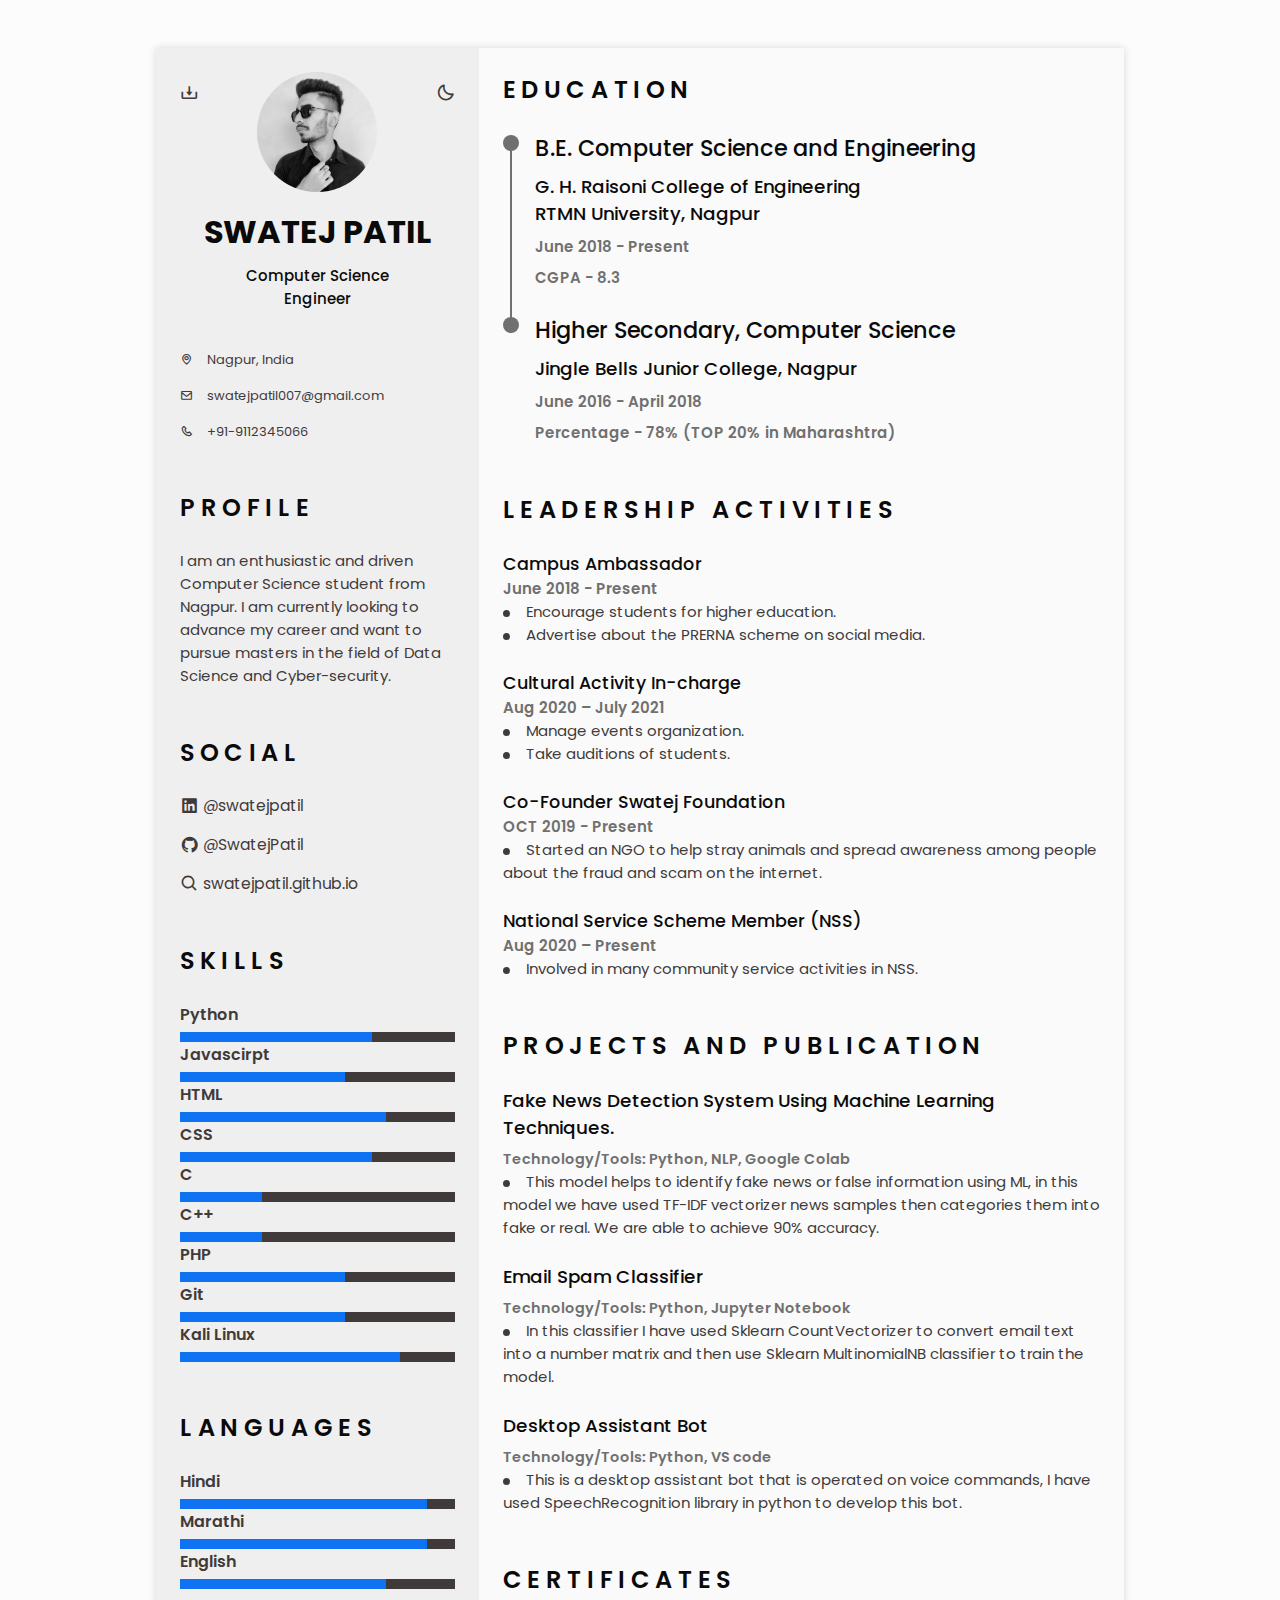
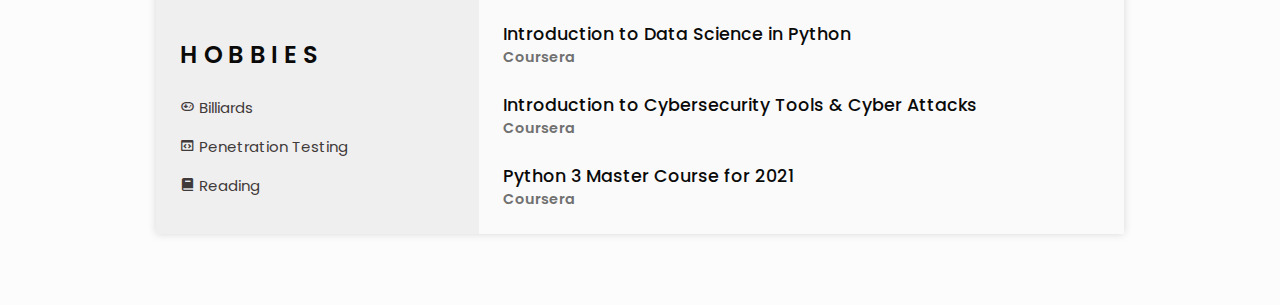
==== resume.html @ d4542627 "Add files via upload" ====
<!DOCTYPE html>
<html lang="en">

<head>
    <meta charset="UTF-8">
    <meta name="viewport" content="width=device-width, initial-scale=1.0">

    <!-- BOX ICONS -->
    <link rel="stylesheet" href="https://cdn.jsdelivr.net/npm/boxicons@latest/css/boxicons.min.css">

    <!-- CSS -->
    <link rel="stylesheet" href="assets2/css/styles.css">

    <!-- Favicon -->
    <link rel="icon" href="assets2/img/swatej.jpeg" type="image/jpg">

    <title>Swatej Patil</title>
</head>

<body>
    <!-- HEADER -->
    <header class="l-header" id="header">
        <nav class="nav bd-container">
            <a href="#" class="nav_logo">Swatej Patil</a>
            <div class="nav_menu" id="nav-menu">
                <ul class="nav_list">
                    <li class="nav_item">
                        <a href="#home" class="nav_link active-link">
                            <i class='bx bx-home nav_icon'></i>Home
                        </a>
                    </li>
                    <li class="nav_item">
                        <a href="#profile" class="nav_link">
                            <i class='bx bx-user nav_icon'></i>Profile
                        </a>
                    </li>

                    <li class="nav_item">
                        <a href="#skills" class="nav_link">
                            <i class='bx bx-receipt nav_icon'></i>Skills
                        </a>
                    </li>
                    <li class="nav_item">
                        <a href="#edu" class="nav_link">
                            <i class='bx bx-briefcase-alt nav_icon'></i>Education
                        </a>
                    </li>
                    <li class="nav_item">
                        <a href="#activities" class="nav_link">
                            <i class='bx bx-award nav_icon'></i>Activities
                        </a>
                    </li>
                    <li class="nav_item">
                        <a href="#project" class="nav_link">
                            <i class='bx bx-award nav_icon'></i>Projects
                        </a>
                    </li>
                    <li class="nav_item">
                        <a href="#certificate" class="nav_link">
                            <i class='bx bx-award nav_icon'></i>Certificate
                        </a>
                    </li>
                </ul>
            </div>
            <div class="nav_toggle" id="nav-toggle">
                <i class='bx bx-grid-alt'></i>
            </div>
        </nav>
    </header>

    <main class="l-main bd-container">
        <!-- All elements within this div, is generated in PDF -->
        <div class="resume" id="area-cv">
            <div class="resume__left">
                <!-- HOME -->
                <section class="home" id="home">
                    <div class="home_containter section bd-grid">
                        <div class="home_data bd-grid">
                            <img src="assets2/img/swatej.jpeg" alt="" class="home_img center">
                            <h1 class="home_title"> <b>SWATEJ PATIL</b></h1>
                            <h3 class="home_profession">Computer Science <br> Engineer</h3>
                            <!-- Button to generate and download the pdf. Available for desktop. -->
                            <div>
                                <a download="" href="assets2/pdf/SwatejPatil-resume.pdf"
                                    class="home_button-movil">Download</a>
                            </div>
                        </div>
                        <div class="home_address bd-grid">
                            <span class="home_information">
                                <i class="bx bx-map"> &nbsp; </i> Nagpur, India
                            </span>
                            <span class="home_information">
                                <i class="bx bx-envelope"> &nbsp; </i> swatejpatil007@gmail.com
                            </span>
                            <span class="home_information">
                                <i class="bx bx-phone"> &nbsp; </i> +91-9112345066
                            </span>
                        </div>
                    </div>

                    <!-- Theme change button -->
                    <i class="bx bx-moon change-theme" title="Theme" id="theme-button"></i>

                    <!-- Button to generate and download the pdf. Available for desktop -->
                    <i class="bx bx-download generate-pdf" title="Generate PDF" id="resume-button"></i>
                </section>

                <!-- PROFILE -->
                <section class="profile section" id="profile">
                    <h2 class="section-title">Profile</h2>
                    <p class="profile_description">
                        I am an enthusiastic and driven Computer Science student from Nagpur. I am currently looking to
                        advance my career and want to pursue masters in the field of Data Science and Cyber-security.
                    </p>
                </section>

                

                <!-- SOCIAL -->
                <section class="social section">
                    <h2 class="section-title">SOCIAL</h2>
                    <div class="social_container bd-grid">
                        <a href="https://www.linkedin.com/in/swatejpatil/" target="_blank" class="social_link">
                            <i class="bx bxl-linkedin-square social_icon"></i> @swatejpatil
                        </a>
                        <a href="https://github.com/SwatejPatil/" target="_blank" class="social_link">
                            <i class="bx bxl-github social_icon"></i> @SwatejPatil
                        </a>
                        <a href="https://github.com/SwatejPatil/" target="_blank" class="social_link">
                            <i class="bx bx-search social_icon"></i> swatejpatil.github.io
                        </a>

                    </div>
                </section>
                


                <!-- SKILLS  -->
                <section class="skills section" id="skills">
                    <h2 class="section-title">Skills</h2>
                    <ul>
                        <li>
                            <span class="skill_name">Python</span>
                            <span class="percentage">
                                <div style="width: 70%;"></div>
                            </span>
                        </li>

                        <li>
                            <span class="skill_name">Javascirpt</span>
                            <span class="percentage">
                                <div style="width: 60%;"></div>
                            </span>
                        </li>

                        <li>
                            <span class="skill_name">HTML</span>
                            <span class="percentage">
                                <div style="width: 75%;"></div>
                            </span>
                        </li>

                        <li>
                            <span class="skill_name">CSS</span>
                            <span class="percentage">
                                <div style="width: 70%;"></div>
                            </span>
                        </li>

                        <li>
                            <span class="skill_name">C</span>
                            <span class="percentage">
                                <div style="width: 30%;"></div>
                            </span>
                        </li>

                        <li>
                            <span class="skill_name">C++</span>
                            <span class="percentage">
                                <div style="width: 30%;"></div>
                            </span>
                        </li>
                        <li>
                            <span class="skill_name">PHP</span>
                            <span class="percentage">
                                <div style="width: 60%;"></div>
                            </span>
                        </li>
                        <li>
                            <span class="skill_name">Git</span>
                            <span class="percentage">
                                <div style="width: 60%;"></div>
                            </span>
                        </li>
                        <li>
                            <span class="skill_name">Kali Linux</span>
                            <span class="percentage">
                                <div style="width: 80%;"></div>
                            </span>
                        </li>
                    </ul>

                </section>

                <!-- Languages  -->
                <section class="skills section" id="skills">
                    <h2 class="section-title">Languages</h2>
                    <ul>
                        <li>
                            <span class="skill_name">Hindi</span>
                            <span class="percentage">
                                <div style="width: 90%;"></div>
                            </span>
                        </li>

                        <li>
                            <span class="skill_name">Marathi</span>
                            <span class="percentage">
                                <div style="width: 90%;"></div>
                            </span>
                        </li>

                        <li>
                            <span class="skill_name">English</span>
                            <span class="percentage">
                                <div style="width: 75%;"></div>
                            </span>
                        </li>
                </section>

                <!-- HOBBIES -->
                <section class="social section">
                    <h2 class="section-title">HOBBIES</h2>
                    <div class="social_container bd-grid">
                        
                        <div class="interests_content">
                            <i class="bx bx-joystick-alt interests_icon "></i>
                            <span class="interests_name">Billiards</span>
                        </div>
                        <div class="interests_content">
                            <i class="bx bx-code-block interests_icon "></i>
                            <span class="interests_name">Penetration Testing</span>
                        </div>
                        <div class="interests_content">
                            <i class="bx bxs-book interests_icon "></i>
                            <span class="interests_name">Reading</span>
                        </div>

                    </div>
                </section>

            </div>
            <div class="resume__right">

                

                <!-- Education -->
                <section class="edu section" id="edu">
                    <h2 class="section-title">Education</h2>
                    <div class="edu_container bd-grid">
                        <div class="edu_content">
                            <div class="edu_time">
                                <span class="edu_rounder"></span>
                                <span class="edu_line"></span>
                            </div>
                            <div class="edu_data bd-grid">
                                <h3 class="edu_title">B.E. Computer Science and Engineering</h3>
                                <h1 class="edu_college">G. H. Raisoni College of Engineering <br>RTMN University,
                                    Nagpur </h1>
                                <span class="edu_period">June 2018 - Present</span>
                                <p class="edu_description">
                                    CGPA - 8.3
                                </p>
                            </div>
                        </div>
                        <div class="edu_content">
                            <div class="edu_time">
                                <span class="edu_rounder"></span>
                                <!-- <span class="edu_line"></span> -->
                            </div>
                            <div class="edu_data bd-grid">
                                <h3 class="edu_title">Higher Secondary, Computer Science</h3>
                                <h1 class="edu_college">Jingle Bells Junior College, Nagpur </h1>
                                <span class="edu_period">June 2016 - April 2018 </span>
                                <p class="edu_description">
                                    Percentage - 78% (TOP 20% in Maharashtra)
                                </p>
                            </div>
                        </div>
                    </div>
                </section>

                <!-- Leadership Activities -->
                <section class="activities section" id="activities">
                    <h2 class="section-title">Leadership Activities</h2>
                    <div class="activitiest_container bd-grid">
                        <div class="activities_content">
                            <h3 class="activities_title">Campus Ambassador
                            </h3>
                            <span class="edu_period">June 2018 - Present</span>
                            <p class="activities_description">
                                <span class="skills_circle"></span>
                                Encourage students for higher education.
                                <br>
                                <span class="skills_circle"></span>
                                Advertise about the PRERNA scheme on social media.
                            </p>
                        </div>

                        <div class="activities_content">
                            <h3 class="activities_title">Cultural Activity In-charge
                            </h3>
                            <span class="edu_period">Aug 2020 – July 2021</span>
                            <p class="activities_description">
                                <span class="skills_circle"></span>
                                Manage events organization.
                                <br>
                                <span class="skills_circle"></span>
                                Take auditions of students.
                            </p>
                        </div>

                        <div class="activities_content">
                            <h3 class="activities_title">Co-Founder Swatej Foundation
                            </h3>
                            <span class="edu_period">OCT 2019 - Present</span>
                            <p class="activities_description">
                                <span class="skills_circle"></span>
                                Started an NGO to help stray animals and spread awareness among people about the fraud
                                and scam on the internet.
                            </p>
                        </div>

                        <div class="activities_content">
                            <h3 class="activities_title">National Service Scheme Member (NSS)
                            </h3>
                            <span class="edu_period">Aug 2020 – Present</span>
                            <p class="activities_description">
                                <span class="skills_circle"></span>
                                Involved in many community service activities in NSS.
                            </p>
                        </div>
                    </div>
                </section>
                <!-- Projects and Publication -->
                <section class="project section" id="project">
                    <h2 class="section-title">Projects and Publication</h2>
                    <div class="project_container bd-grid">
                        <div class="project_content">
                            <a href="https://github.com/SwatejPatil/Fake-News-Detection" target="_blank">
                            <h3 class="project_title">Fake News Detection System Using Machine Learning Techniques.
                            </h3>
                            </a>
                            <h3 id="tools-used">Technology/Tools: Python, NLP, Google Colab</h3>
                            <p class="project_description">
                                <span class="skills_circle"></span>
                                This model helps to identify fake news or false information using ML, in this model we
                                have used TF-IDF vectorizer
                                news samples then categories them into fake or real. We are able to achieve 90%
                                accuracy.
                            </p>
                        </div>
                        <div class="project_content">
                            <a href="https://github.com/SwatejPatil/Email-Spam-Detection" target="_blank">
                            <h3 class="project_title">Email Spam Classifier <br> </h3>
                            </a>
                            <h3 id="tools-used">Technology/Tools: Python, Jupyter Notebook</h3>
                            <p class="project_description">
                                <span class="skills_circle"></span>
                                In this classifier I have used
                                Sklearn CountVectorizer to convert email text into a number matrix and then use Sklearn
                                MultinomialNB classifier to train the model.

                            </p>
                        </div>
                        <div class="project_content">
                            <a href="https://github.com/SwatejPatil/Vironica-AI-Age-of-Ultron" target="_blank">
                            <h3 class="project_title">Desktop Assistant Bot</h3>
                            </a>
                            <h3 id="tools-used">Technology/Tools: Python, VS code</h3>
                            <p class="project_description">
                                <span class="skills_circle"></span>
                                This is a desktop assistant bot that is operated on voice commands, I have used
                                SpeechRecognition library in python to develop this bot.
                            </p>
                        </div>

                    </div>
                </section>

                <!-- CERTIFICATES -->
                <section class="certificate section" id="certificate">
                    <h2 class="section-title">Certificates</h2>
                    <div class="certificate_container bd-grid">
                        <div class="certificate_content">

                            <a href="https://www.coursera.org/account/accomplishments/certificate/QG83UC5TSJFG"
                                target="_blank">
                                <h3 class="certificate_title">Introduction to Data Science in Python</h3>
                            </a>
                            <p class="activities_description">
                            <h3 id="certificate-site">Coursera</h3>


                            </p>
                        </div>
                        <div class="certificate_content">
                            <a href="https://www.coursera.org/account/accomplishments/certificate/ZKQ85CUP858J"
                                target="_blank"</a>
                                 <h3 class="certificate_title">Introduction to Cybersecurity Tools &
                                Cyber Attacks
                                </h3>
                            </a>

                            <p class="activities_description">
                            <h3 id="certificate-site">Coursera</h3>


                            </p>
                        </div>
                        <div class="certificate_content">
                            <a href="https://www.udemy.com/certificate/UC-e6600a5e-2810-4ab6-b35a-c3b8b5146857/"
                                target="_blank">
                                <h3 class="certificate_title">Python 3 Master Course for 2021</h3>
                            </a>

                            <p class="activities_description">
                            <h3 id="certificate-site">Coursera</h3>

                            </p>
                        </div>
                    </div>
                </section>
            
              
            </div>
        </div>
    </main>

    <!-- SCROLL TOP -->
    <a href="#" class="scrolltop" id="scrolltop">
        <i class="bx bx-up-arrow-alt scrolltop_icon"></i>
    </a>

    <!-- HTML2PDF -->
    <script src="assets2/js/html2pdf.bundle.min.js"></script>

    <!-- MAIN JS -->
    <script src="assets2/js/main.js"></script>
</body> <br>

</html>
---- assets2/css/styles.css ----
/* GOOGLE FONTS */
@import url('https://fonts.googleapis.com/css2?family=Poppins:wght@400;500;600&display=swap');

/* VARIABLES CSS */
:root {
  --header-height: 3rem;

  /* Colors */
  --title-color: #0b0a0a;
  --text-color: #403a3a;
  --text-color-light: #707070;
  --container-color: #fafafa;
  --container-color-alt: #f0efef;
  --body-color: #fcfcfc;

  /* Font and typography */
  --body-font: 'Poppins', sans-serif;
  --h1-font-size: 1.4rem;
  --h2-font-size: 1.15rem;
  --h3-font-size: .9rem;
  --normal-font-size: 0.938rem;
  --small-font-size: 0.975rem;
  --smaller-font-size: 0.813rem;

  /* Font weight */
  --font-medium: 500;
  --font-semi-bold: 600;

  /* Margins */
  --mb-1: 0.5rem;
  --mb-2: 1rem;
  --mb-3: 1.5rem;

  /* z index */
  --z-tooltip: 10;
  --z-fixed: 100;
}

/* BASE */
*,
::before,
::after {
  box-sizing: border-box;
}

html {
  scroll-behavior: smooth;
}

/* Variables Dark theme */
body.dark-theme{
  --title-color: #F2F2F2;
  --text-color: #BFBFBF;
  --container-color: #212121;
  --container-color-alt: #181616;
  --body-color: #2B2B2B;
}


/* Button Dark/Light */
.change-theme{
  position: absolute;
  right: 0;
  top: 2.2rem;
  display: flex;
  color: var(--text-color);
  font-size: 1.2rem;
  cursor: pointer;
}

.change-theme:hover{
  color: var(--text-color);
}
/* Font size variables to scale cv */
body.scale-cv{
  --h1-font-size: .938rem;
  --h2-font-size: .938rem;
  --h3-font-size: .875rem;
  --normal-font-size: 0.813rem;
  --small-font-size: 0.75rem;
  --smaller-font-size: 0.688rem;
}
/* Generate PDF button */
.generate-pdf{
  display: none;
  position: absolute;
  top: 2.2rem;
  left: 0;
  font-size: 1.2rem;
  color: var(--text-color);
  cursor: pointer;
}

.generate-pdf:hover{
  color: var(--title-color);
}
/* Classes modified to reduce size and print on A4 sheet */
.scale-cv .change-theme,
.scale-cv .generate-pdf{
  display: none;
}

.scale-cv .bd-container{
  max-width: 700px;
}

.scale-cv .section{
  padding: 1.5rem 0 .80rem;
}

.scale-cv .section-title{
  margin-bottom: .75rem;
}

.scale-cv .resume_left,
.scale-cv .resume_right{
  padding: 0 1rem;
}

.scale-cv .home_img{
  width: 85px;
  height: 85px;
}

.scale-cv .home_container{
  gap: 1rem;
}

.scale-cv .home_data{
  gap: .10rem;
}

.scale-cv .profile_description {
  font-size: 12px;
}

.scale-cv .home_address,
.scale-cv .social_container{
  gap: .55rem;
}

.scale-cv .home_icon,
.scale-cv .social_icon,
.scale-cv .interests_icon{
  font-size: 1rem;
}

.scale-cv .education_container,
.scale-cv .edu_container,
.scale-cv .project_container{
  gap: 0;
}

.scale-cv .education_time,
.scale-cv .edu_time{
  padding-right: 1rem;
}

.scale-cv .education_rounder,
.scale-cv .edu_rounder{
  width: 11px;
  height: 11px;
  margin-top: .2rem;
}

.scale-cv .education_line{
  width: 1px;
  height: 70px;
  transform: translate(5px, 0);
}

.scale-cv .education_title,
.scale-cv .education_studies{
  font-size: 12px;
}

.scale-cv .edu_line{
  width: 1px;
  height: 130px;
  transform: translate(5px, 0);
}

.scale-cv .education_data,
.scale-cv .edu_data{
  gap: .20rem;
  font-size: 12px;
}


.scale-cv .skills_name{
  margin-bottom: var(--mb-1);
  font-size: 13px;

}

.scale-cv .interests_container{
  column-gap: 1.5rem;
  font-size: 10px;
}

body {
  margin: 0 0 var(--header-height) 0;
  padding: 0;
  font-family: var(--body-font);
  font-size: var(--normal-font-size);
  background-color: var(--body-color);
  color: var(--text-color);
}

h1,
h2,
h3,
ul,
p {
  margin: 0;
}

h1,
h2,
h3 {
  color: var(--title-color);
  font-weight: var(--font-medium);
}

ul {
  padding: 0;
  list-style: none;
}

a {
  text-decoration: none;
}

img {
  max-width: 100%;
  height: auto;
}

/* CLASS CSS */
.section {
  padding: 1.5rem 0;
}

.section-title {
  font-size: 1.5rem;
  color: var(--title-color);
  font-weight: var(--font-semi-bold);
  text-transform: uppercase;
  letter-spacing: 0.35rem;
  text-align: center;
  margin-bottom: var(--mb-3);
}

/* LAYOUT */
.bd-container {
  max-width: 968px;
  width: calc(100% - 3rem);
  margin-left: var(--mb-3);
  margin-right: var(--mb-3);
}

.bd-grid {
  display: grid;
  gap: 1.5rem;
}

.l-header {
  width: 100%;
  position: fixed;
  bottom: 0;
  left: 0;
  z-index: var(--z-fixed);
  background-color: var(--body-color);
  box-shadow: 0 -1px 4px rgba(0, 0, 0, 0.1);
  transition: 0.3s;
}

/* NAV */
.nav {
  height: var(--header-height);
  display: flex;
  justify-content: space-between;
  align-items: center;
}

@media screen and (max-width: 968px) {
  .nav_menu {
    position: fixed;
    bottom: -100%;
    left: 0;
    width: 100%;
    padding: 2rem 1.5rem;
    background-color: var(--body-color);
    box-shadow: 0 1px 4px rgba(0, 0, 0, .1);
    border-radius: 1rem 1rem 0 0;
    z-index: var(--z-fixed);
    transition: 0.3s;
  }

.nav_logo, .nav_toggle {
  color: var(--title-color);
  font-weight: var(--font-medium);
}

.nav_toggle{
  font-size: 1.2rem;
  cursor: pointer;
}

.nav_item {
  text-align: center;
}

.nav_list {
  display: grid;
  grid-template-columns: repeat(3, 1fr);
  gap: 2rem;
}

.nav_link{
  display: flex;
  flex-direction: column;
  font-size: var(--smaller-font-size);
  color: var(--text-color-light);
  font-weight: var(--font-medium);
}

.nav_link:hover{
  color: var(--title-color);
}

.nav_icon {
  font-size: 1.2rem;
  margin-bottom: var(--mb-1);
}

/* Show menu */
.show-menu{
  bottom: var(--header-height);
}

/* Active menu link */
.active-link{
  color: var(--title-color);
}
}
/* HOME */
.home{
  position: relative;
}
.home_container{
  gap: 3rem;
}

.home_data{
  gap: .5rem;
  text-align: center;
}

.home_img{
  width: 120px;
  height: 120px;
  margin: auto;
  border-radius: 50%;
  justify-content: center;
  margin-bottom: var(--mb-1);
}

.home_title {
  font-size: 2rem;
}

.home_profession{
  font-size: var(--normal-font-size);
  margin-bottom: var(--mb-1);
}

.home_address{
  gap: 1rem;
}

.home_information{
  display: flex;
  align-items: center;
  font-size: var(--smaller-font-size);
}

.home_icon {
  font-size: 1.2rem;
  margin-right: 25rem;
}

.home_button-movil{
  display: inline-block;
  border: 2px solid var(--text-color);
  color: var(--title-color);
  padding: 1rem 2rem;
  border-radius: 25rem;
  transition: .3s;
  font-weight: var(--font-medium);
  margin-top: var(--mb-3);
}

.home_button-movil:hover{
  background-color: var(--text-color);
  color: var(--container-color);
}

/* SOCIAL */
.social_container{
  grid-template-columns: max-content;
  gap: 1rem;
}

.social_link{
  display: inline-flex;
  align-items: center;
  font-size: var(--small-font-size);
  color: var(--text-color);
}

.social_link:hover{
  color: var(--title-color);
}

.social_icon{
  font-size: 1.2rem;
  margin-right: .25rem;
}
/* PROFILE */
.profile_description{
  text-align: center;
}
/* EDUCATION AND edu */
.education_content,
.edu_content{
  display: flex;
}

.education_time,
.edu_time{
  padding-right: 1rem;
}

.education_rounder,
.edu_rounder{
  position: relative;
  display: block;
  width: 16px;
  height: 16px;
  background-color: var(--text-color-light);
  border-radius: 50%;
  margin-top: .25rem;
}

.education_line,
.edu_line{
  display: block;
  width: 2px;
  height: 110%;
  background-color: var(--text-color-light);
  transform: translate(7px, 0);
}

.education_data,
.edu_data{
  gap: .5rem;
}

.education_title,
.edu_title{
  font-size: var(--h1-font-size);
}
.edu_college{
  font-size: var(--h2-font-size);
}

.education_studies,
.edu_period,
.edu_description{
  font-size: var(--normal-font-size);
  color: var(--title-color);
  font-weight: var(--font-semi-bold);
  color: #707070;
}

.education_year{
  font-size: var(--smaller-font-size);
}
/* SKILLS AND LANGUAGES */


.skills_circle{
  display: inline-block;
  width: 7px;
  height: 7px;
  background-color: var(--text-color);
  border-radius: 50%;
  margin-right: .75rem;
}

.skills.section .skill_name{
  font-size: 1rem;
  font-weight: 600;
}

.skills.section .percentage{
  position: relative;
  width: 100%;
  height: 10px;
  background: var(--text-color);
  display: block;
  margin-top: 5px;
}

.skills.section .percentage div{
  position: absolute;
  top: 0;
  left: 0;
  height: 100%;
  background: rgb(15, 114, 243);
  
}
/* PROJECTS AND PUBLICATION */
.project_title{
  font-size: var(--h2-font-size);
  margin-bottom: var(--mb-1);
}

#tools-used{
  font-size: 0.9rem;
  font-weight: 600;
  color: #707070;

}

#certificate-site{
  font-size: 0.9rem;
  font-weight: 600;
  color: #707070;
}

/* HOBBIES */

#hobbie-name{
  display:flex;
  margin: 6px;
}

/* Scroll top */
.scrolltop{
  position: fixed;
  right: 1rem;
  bottom: 5rem;
  display: flex;
  justify-content: center;
  align-items: center;
  padding: .3rem;
  background-color: var(--container-color-alt);
  border-radius: .4rem;
  z-index: var(--z-tooltip);
  transition: .4s;
  /* visibility: hidden; */
}

.scrolltop_icon{
  font-size: 1.2rem;
  color: var(--text-color);
}

.show-scroll{
  visibility: visible;
  bottom: 5rem;
}
/*========== MEDIA QUERIES ==========*/
/* For small devices, menu two columns */
@media screen and (max-width: 320px){
  .nav_list{
    grid-template-columns: repeat(2, 1fr);
    gap: 1rem .5rem;
  }
}


/* Classes modified for large screen size */
@media screen and (min-width: 968px){
  body{
    margin: 3rem 0;
  }

  .bd-container{
    margin: auto;
    margin-right: auto;
  }

  .l-header,
  .scrolltop{
    display: none;
  }

  .resume{
    display: grid;
    grid-template-columns: .5fr 1fr;
    background-color: var(--container-color);
    box-shadow: 0 0 8px rgba(13, 12, 12, .15);
  }

  .resume__left{
    background-color: var(--container-color-alt);
  }

  .resume__left,
  .resume__right{
    padding: 0 1.5rem;
  }

  .generate-pdf{
    display: inline-block;
  }

  .section-title,
  .profile_description{
    text-align: initial;
    gap: 0;
  }

  .home__container{
    gap: 1.5rem;
  }

  .home_button-movil{
    display: none;
  }

  .references_container{
    grid-template-columns: repeat(2, 1fr);
  }

  .interests_container{
    grid-template-columns: repeat(4, max-content);
    column-gap: 3.5rem;
  }
}
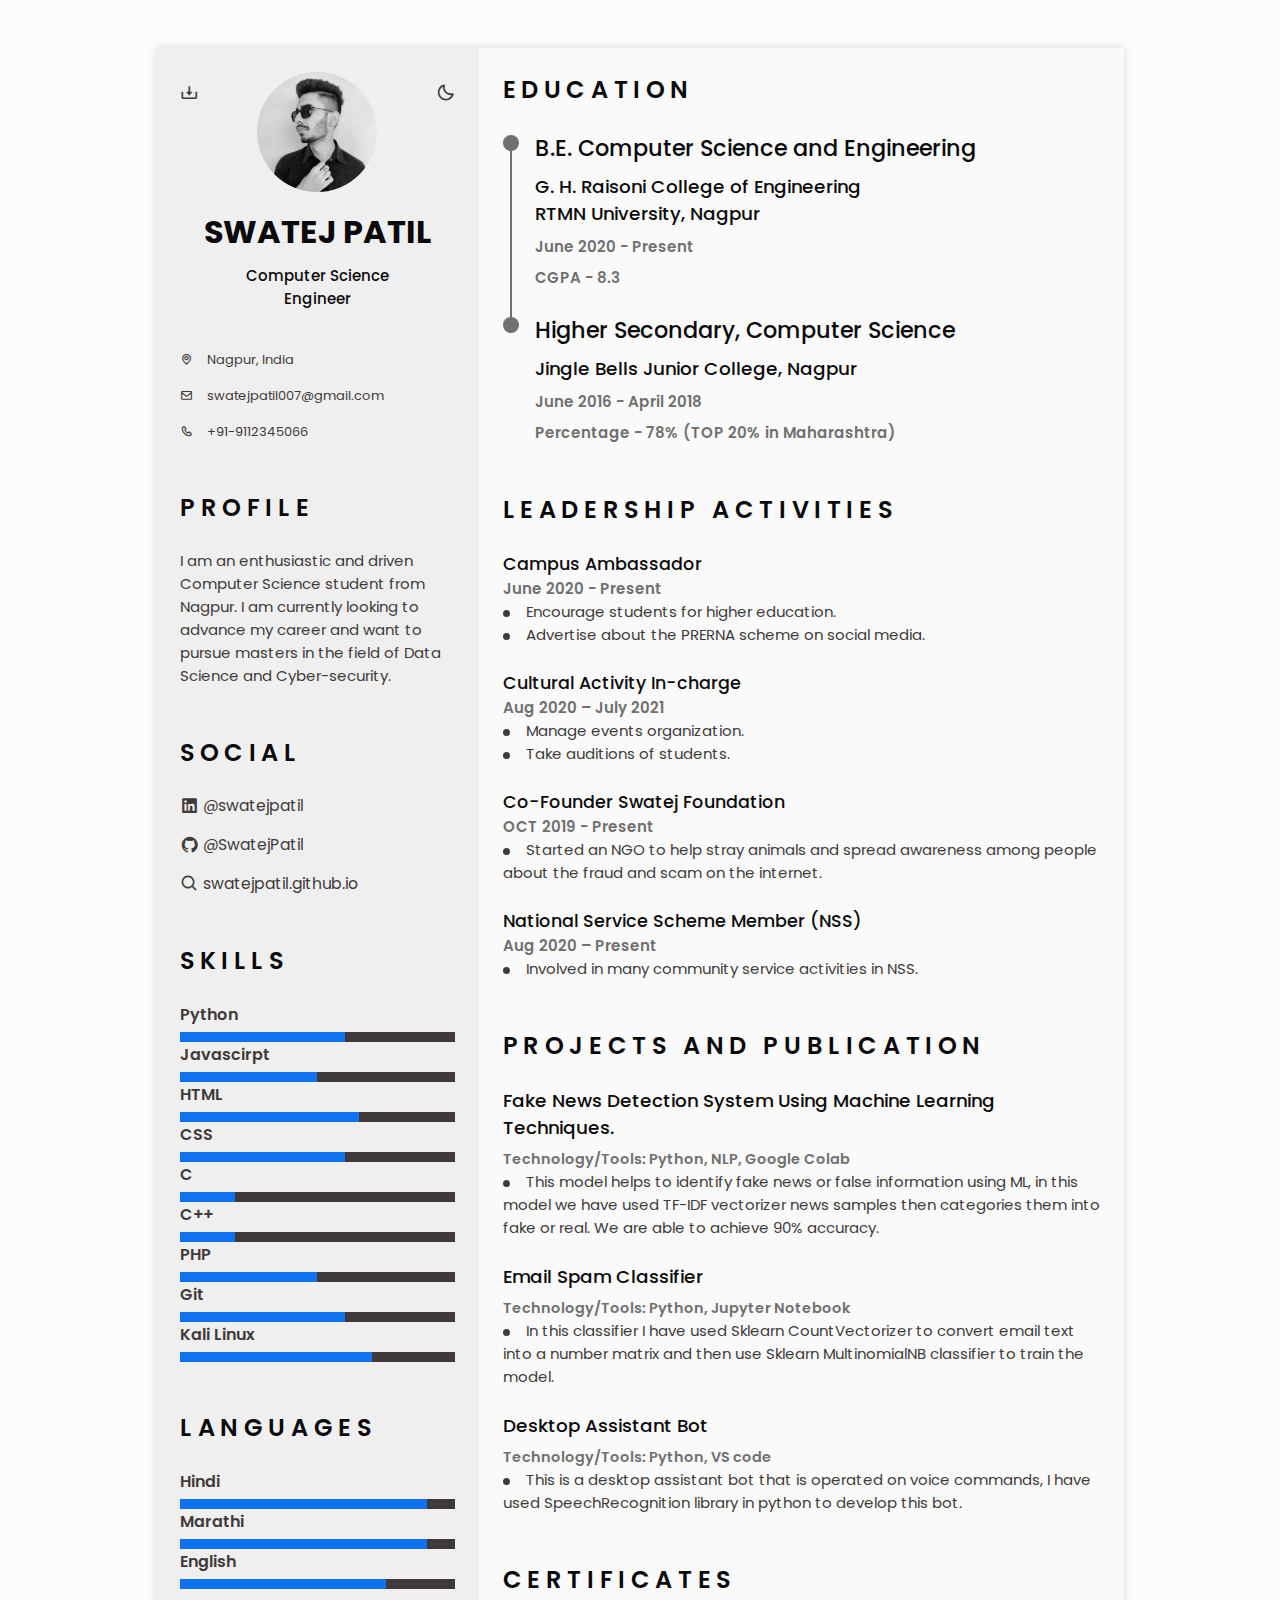
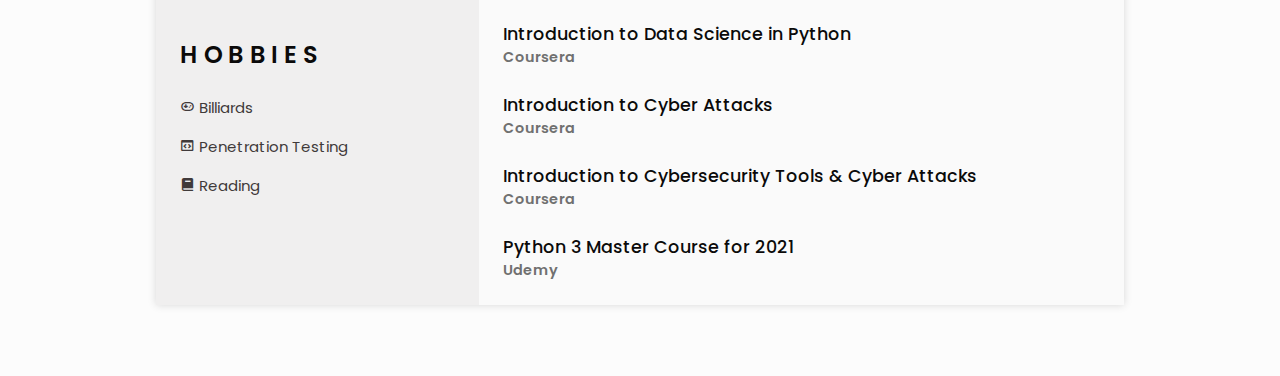
==== commit db02ce44: "Update resume.html" ====
--- a/resume.html
+++ b/resume.html
@@ -52,12 +52,12 @@
                     </li>
                     <li class="nav_item">
                         <a href="#project" class="nav_link">
-                            <i class='bx bx-award nav_icon'></i>Projects
+                            <i class='bx bx-code nav_icon'></i>Projects
                         </a>
                     </li>
                     <li class="nav_item">
                         <a href="#certificate" class="nav_link">
-                            <i class='bx bx-award nav_icon'></i>Certificate
+                            <i class='bx bx-certification nav_icon'></i>Certificate
                         </a>
                     </li>
                 </ul>
@@ -142,60 +142,60 @@
                         <li>
                             <span class="skill_name">Python</span>
                             <span class="percentage">
+                                <div style="width: 60%;"></div>
+                            </span>
+                        </li>
+
+                        <li>
+                            <span class="skill_name">Javascirpt</span>
+                            <span class="percentage">
+                                <div style="width: 50%;"></div>
+                            </span>
+                        </li>
+
+                        <li>
+                            <span class="skill_name">HTML</span>
+                            <span class="percentage">
+                                <div style="width: 65%;"></div>
+                            </span>
+                        </li>
+
+                        <li>
+                            <span class="skill_name">CSS</span>
+                            <span class="percentage">
+                                <div style="width: 60%;"></div>
+                            </span>
+                        </li>
+
+                        <li>
+                            <span class="skill_name">C</span>
+                            <span class="percentage">
+                                <div style="width: 20%;"></div>
+                            </span>
+                        </li>
+
+                        <li>
+                            <span class="skill_name">C++</span>
+                            <span class="percentage">
+                                <div style="width: 20%;"></div>
+                            </span>
+                        </li>
+                        <li>
+                            <span class="skill_name">PHP</span>
+                            <span class="percentage">
+                                <div style="width: 50%;"></div>
+                            </span>
+                        </li>
+                        <li>
+                            <span class="skill_name">Git</span>
+                            <span class="percentage">
+                                <div style="width: 60%;"></div>
+                            </span>
+                        </li>
+                        <li>
+                            <span class="skill_name">Kali Linux</span>
+                            <span class="percentage">
                                 <div style="width: 70%;"></div>
-                            </span>
-                        </li>
-
-                        <li>
-                            <span class="skill_name">Javascirpt</span>
-                            <span class="percentage">
-                                <div style="width: 60%;"></div>
-                            </span>
-                        </li>
-
-                        <li>
-                            <span class="skill_name">HTML</span>
-                            <span class="percentage">
-                                <div style="width: 75%;"></div>
-                            </span>
-                        </li>
-
-                        <li>
-                            <span class="skill_name">CSS</span>
-                            <span class="percentage">
-                                <div style="width: 70%;"></div>
-                            </span>
-                        </li>
-
-                        <li>
-                            <span class="skill_name">C</span>
-                            <span class="percentage">
-                                <div style="width: 30%;"></div>
-                            </span>
-                        </li>
-
-                        <li>
-                            <span class="skill_name">C++</span>
-                            <span class="percentage">
-                                <div style="width: 30%;"></div>
-                            </span>
-                        </li>
-                        <li>
-                            <span class="skill_name">PHP</span>
-                            <span class="percentage">
-                                <div style="width: 60%;"></div>
-                            </span>
-                        </li>
-                        <li>
-                            <span class="skill_name">Git</span>
-                            <span class="percentage">
-                                <div style="width: 60%;"></div>
-                            </span>
-                        </li>
-                        <li>
-                            <span class="skill_name">Kali Linux</span>
-                            <span class="percentage">
-                                <div style="width: 80%;"></div>
                             </span>
                         </li>
                     </ul>
@@ -267,7 +267,7 @@
                                 <h3 class="edu_title">B.E. Computer Science and Engineering</h3>
                                 <h1 class="edu_college">G. H. Raisoni College of Engineering <br>RTMN University,
                                     Nagpur </h1>
-                                <span class="edu_period">June 2018 - Present</span>
+                                <span class="edu_period">June 2020 - Present</span>
                                 <p class="edu_description">
                                     CGPA - 8.3
                                 </p>
@@ -297,7 +297,7 @@
                         <div class="activities_content">
                             <h3 class="activities_title">Campus Ambassador
                             </h3>
-                            <span class="edu_period">June 2018 - Present</span>
+                            <span class="edu_period">June 2020 - Present</span>
                             <p class="activities_description">
                                 <span class="skills_circle"></span>
                                 Encourage students for higher education.
@@ -400,7 +400,15 @@
                             </a>
                             <p class="activities_description">
                             <h3 id="certificate-site">Coursera</h3>
-
+                            </p>
+                        </div>
+                        <div class="certificate_content">
+                            <a href="https://www.coursera.org/account/accomplishments/certificate/LD459MJCZSSH"
+                                target="_blank">
+                                <h3 class="certificate_title">Introduction to Cyber Attacks</h3>
+                            </a>
+                            <p class="activities_description">
+                            <h3 id="certificate-site">Coursera</h3>
 
                             </p>
                         </div>
@@ -425,10 +433,12 @@
                             </a>
 
                             <p class="activities_description">
-                            <h3 id="certificate-site">Coursera</h3>
-
-                            </p>
-                        </div>
+                            <h3 id="certificate-site">Udemy</h3>
+
+                            </p>
+                        </div>
+
+                        
                     </div>
                 </section>
             
@@ -449,4 +459,4 @@
     <script src="assets2/js/main.js"></script>
 </body> <br>
 
-</html>+</html>
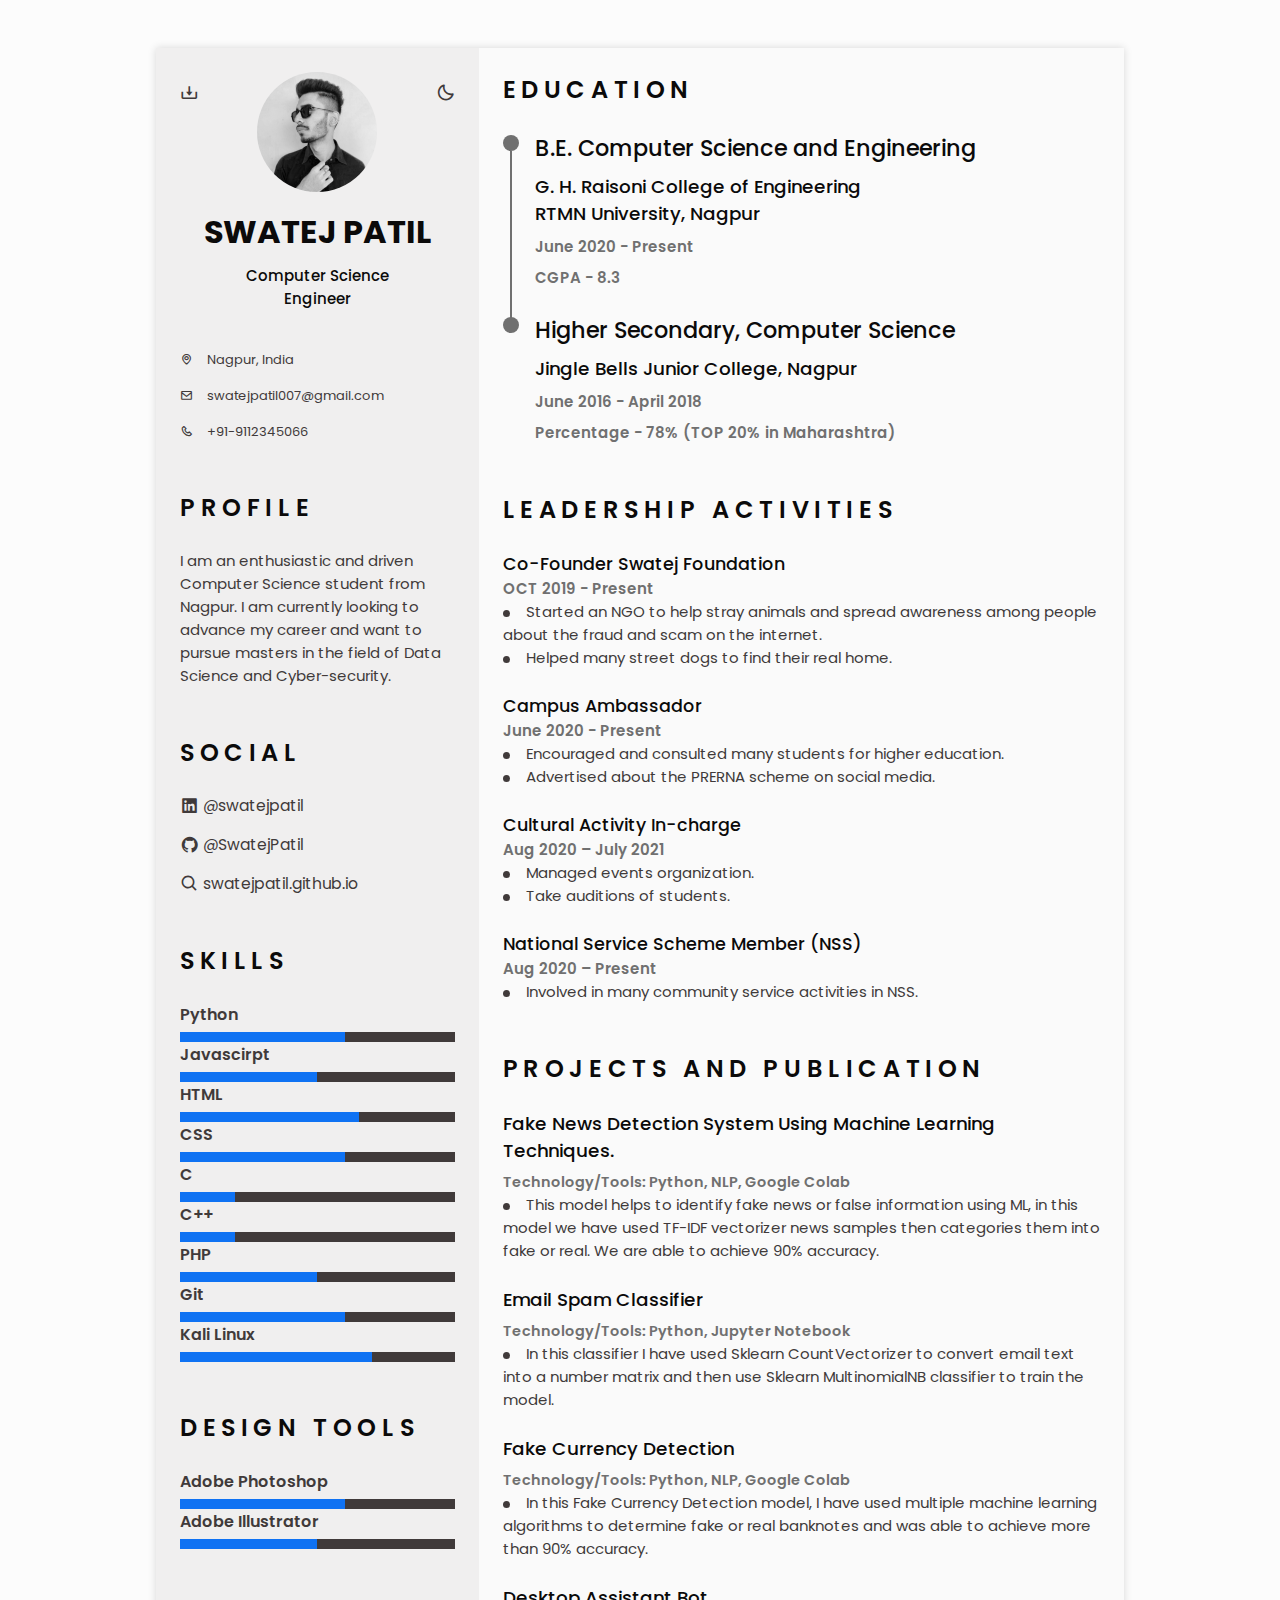
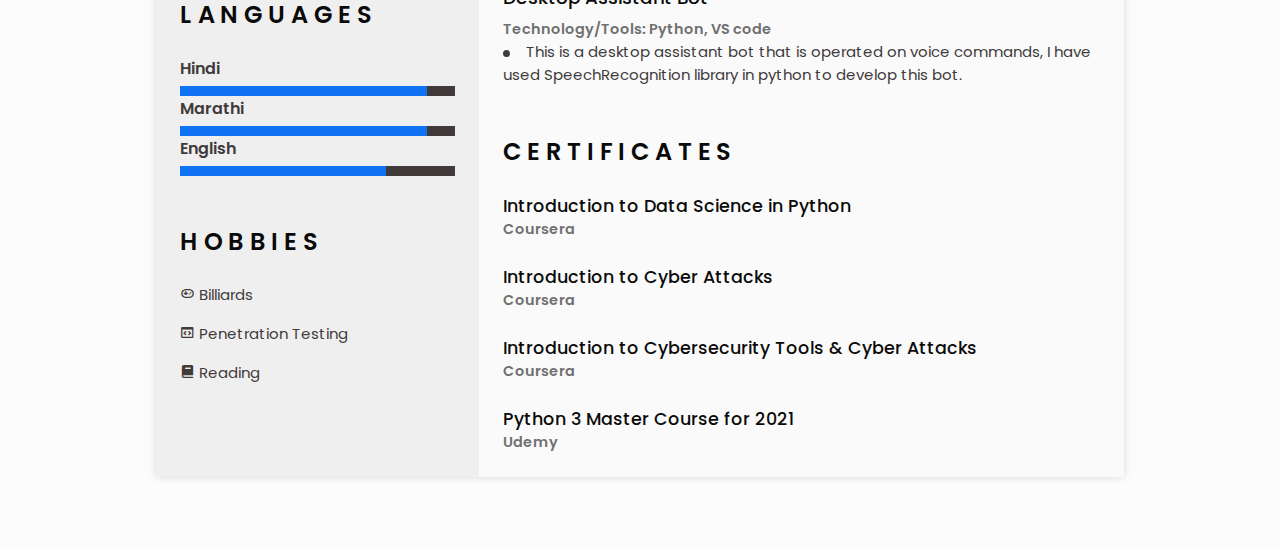
==== commit 33d06aae: "Update resume.html" ====
--- a/resume.html
+++ b/resume.html
@@ -114,7 +114,7 @@
                     </p>
                 </section>
 
-                
+
 
                 <!-- SOCIAL -->
                 <section class="social section">
@@ -126,13 +126,13 @@
                         <a href="https://github.com/SwatejPatil/" target="_blank" class="social_link">
                             <i class="bx bxl-github social_icon"></i> @SwatejPatil
                         </a>
-                        <a href="https://github.com/SwatejPatil/" target="_blank" class="social_link">
+                        <a href="https://swatejpatil.github.io" target="_blank" class="social_link">
                             <i class="bx bx-search social_icon"></i> swatejpatil.github.io
                         </a>
 
                     </div>
                 </section>
-                
+
 
 
                 <!-- SKILLS  -->
@@ -198,7 +198,23 @@
                                 <div style="width: 70%;"></div>
                             </span>
                         </li>
+
+                        <section class="skills section" id="skills"></section>
+                        <h2 class="section-title">Design Tools</h2>
+                        <li>
+                            <span class="skill_name">Adobe Photoshop</span>
+                            <span class="percentage">
+                                <div style="width: 60%;"></div>
+                            </span>
+                        </li>
+                        <li>
+                            <span class="skill_name">Adobe Illustrator</span>
+                            <span class="percentage">
+                                <div style="width: 50%;"></div>
+                            </span>
+                        </li>
                     </ul>
+                
 
                 </section>
 
@@ -232,7 +248,7 @@
                 <section class="social section">
                     <h2 class="section-title">HOBBIES</h2>
                     <div class="social_container bd-grid">
-                        
+
                         <div class="interests_content">
                             <i class="bx bx-joystick-alt interests_icon "></i>
                             <span class="interests_name">Billiards</span>
@@ -252,7 +268,7 @@
             </div>
             <div class="resume__right">
 
-                
+
 
                 <!-- Education -->
                 <section class="edu section" id="edu">
@@ -294,16 +310,32 @@
                 <section class="activities section" id="activities">
                     <h2 class="section-title">Leadership Activities</h2>
                     <div class="activitiest_container bd-grid">
+
+                        <div class="activities_content">
+                            <h3 class="activities_title">Co-Founder Swatej Foundation
+                            </h3>
+                            <span class="edu_period">OCT 2019 - Present</span>
+                            <p class="activities_description">
+                                <span class="skills_circle"></span>
+                                Started an NGO to help stray animals and spread awareness among people about the fraud
+                                and scam on the internet.
+                            </p>
+                            <p class="activities_description">
+                                <span class="skills_circle"></span>
+                                Helped many street dogs to find their real home.
+                            </p>
+                        </div>
+
                         <div class="activities_content">
                             <h3 class="activities_title">Campus Ambassador
                             </h3>
                             <span class="edu_period">June 2020 - Present</span>
                             <p class="activities_description">
                                 <span class="skills_circle"></span>
-                                Encourage students for higher education.
+                                Encouraged and consulted many students for higher education.
                                 <br>
                                 <span class="skills_circle"></span>
-                                Advertise about the PRERNA scheme on social media.
+                                Advertised about the PRERNA scheme on social media.
                             </p>
                         </div>
 
@@ -313,21 +345,10 @@
                             <span class="edu_period">Aug 2020 – July 2021</span>
                             <p class="activities_description">
                                 <span class="skills_circle"></span>
-                                Manage events organization.
+                                Managed events organization.
                                 <br>
                                 <span class="skills_circle"></span>
                                 Take auditions of students.
-                            </p>
-                        </div>
-
-                        <div class="activities_content">
-                            <h3 class="activities_title">Co-Founder Swatej Foundation
-                            </h3>
-                            <span class="edu_period">OCT 2019 - Present</span>
-                            <p class="activities_description">
-                                <span class="skills_circle"></span>
-                                Started an NGO to help stray animals and spread awareness among people about the fraud
-                                and scam on the internet.
                             </p>
                         </div>
 
@@ -348,8 +369,8 @@
                     <div class="project_container bd-grid">
                         <div class="project_content">
                             <a href="https://github.com/SwatejPatil/Fake-News-Detection" target="_blank">
-                            <h3 class="project_title">Fake News Detection System Using Machine Learning Techniques.
-                            </h3>
+                                <h3 class="project_title">Fake News Detection System Using Machine Learning Techniques.
+                                </h3>
                             </a>
                             <h3 id="tools-used">Technology/Tools: Python, NLP, Google Colab</h3>
                             <p class="project_description">
@@ -362,7 +383,7 @@
                         </div>
                         <div class="project_content">
                             <a href="https://github.com/SwatejPatil/Email-Spam-Detection" target="_blank">
-                            <h3 class="project_title">Email Spam Classifier <br> </h3>
+                                <h3 class="project_title">Email Spam Classifier <br> </h3>
                             </a>
                             <h3 id="tools-used">Technology/Tools: Python, Jupyter Notebook</h3>
                             <p class="project_description">
@@ -373,9 +394,23 @@
 
                             </p>
                         </div>
+
+                        <div class="project_content">
+                            <a href="https://github.com/SwatejPatil/Fake-Currency-Detection" target="_blank">
+                                <h3 class="project_title">Fake Currency Detection
+                                </h3>
+                            </a>
+                            <h3 id="tools-used">Technology/Tools: Python, NLP, Google Colab</h3>
+                            <p class="project_description">
+                                <span class="skills_circle"></span>
+                                In this Fake Currency Detection model, I have used multiple machine learning algorithms
+                                to determine fake or real banknotes and was able to achieve more than 90% accuracy.
+                            </p>
+                        </div>
+
                         <div class="project_content">
                             <a href="https://github.com/SwatejPatil/Vironica-AI-Age-of-Ultron" target="_blank">
-                            <h3 class="project_title">Desktop Assistant Bot</h3>
+                                <h3 class="project_title">Desktop Assistant Bot</h3>
                             </a>
                             <h3 id="tools-used">Technology/Tools: Python, VS code</h3>
                             <p class="project_description">
@@ -414,9 +449,9 @@
                         </div>
                         <div class="certificate_content">
                             <a href="https://www.coursera.org/account/accomplishments/certificate/ZKQ85CUP858J"
-                                target="_blank"</a>
-                                 <h3 class="certificate_title">Introduction to Cybersecurity Tools &
-                                Cyber Attacks
+                                target="_blank" </a>
+                                <h3 class="certificate_title">Introduction to Cybersecurity Tools &
+                                    Cyber Attacks
                                 </h3>
                             </a>
 
@@ -438,11 +473,11 @@
                             </p>
                         </div>
 
-                        
-                    </div>
-                </section>
-            
-              
+
+                    </div>
+                </section>
+
+
             </div>
         </div>
     </main>
